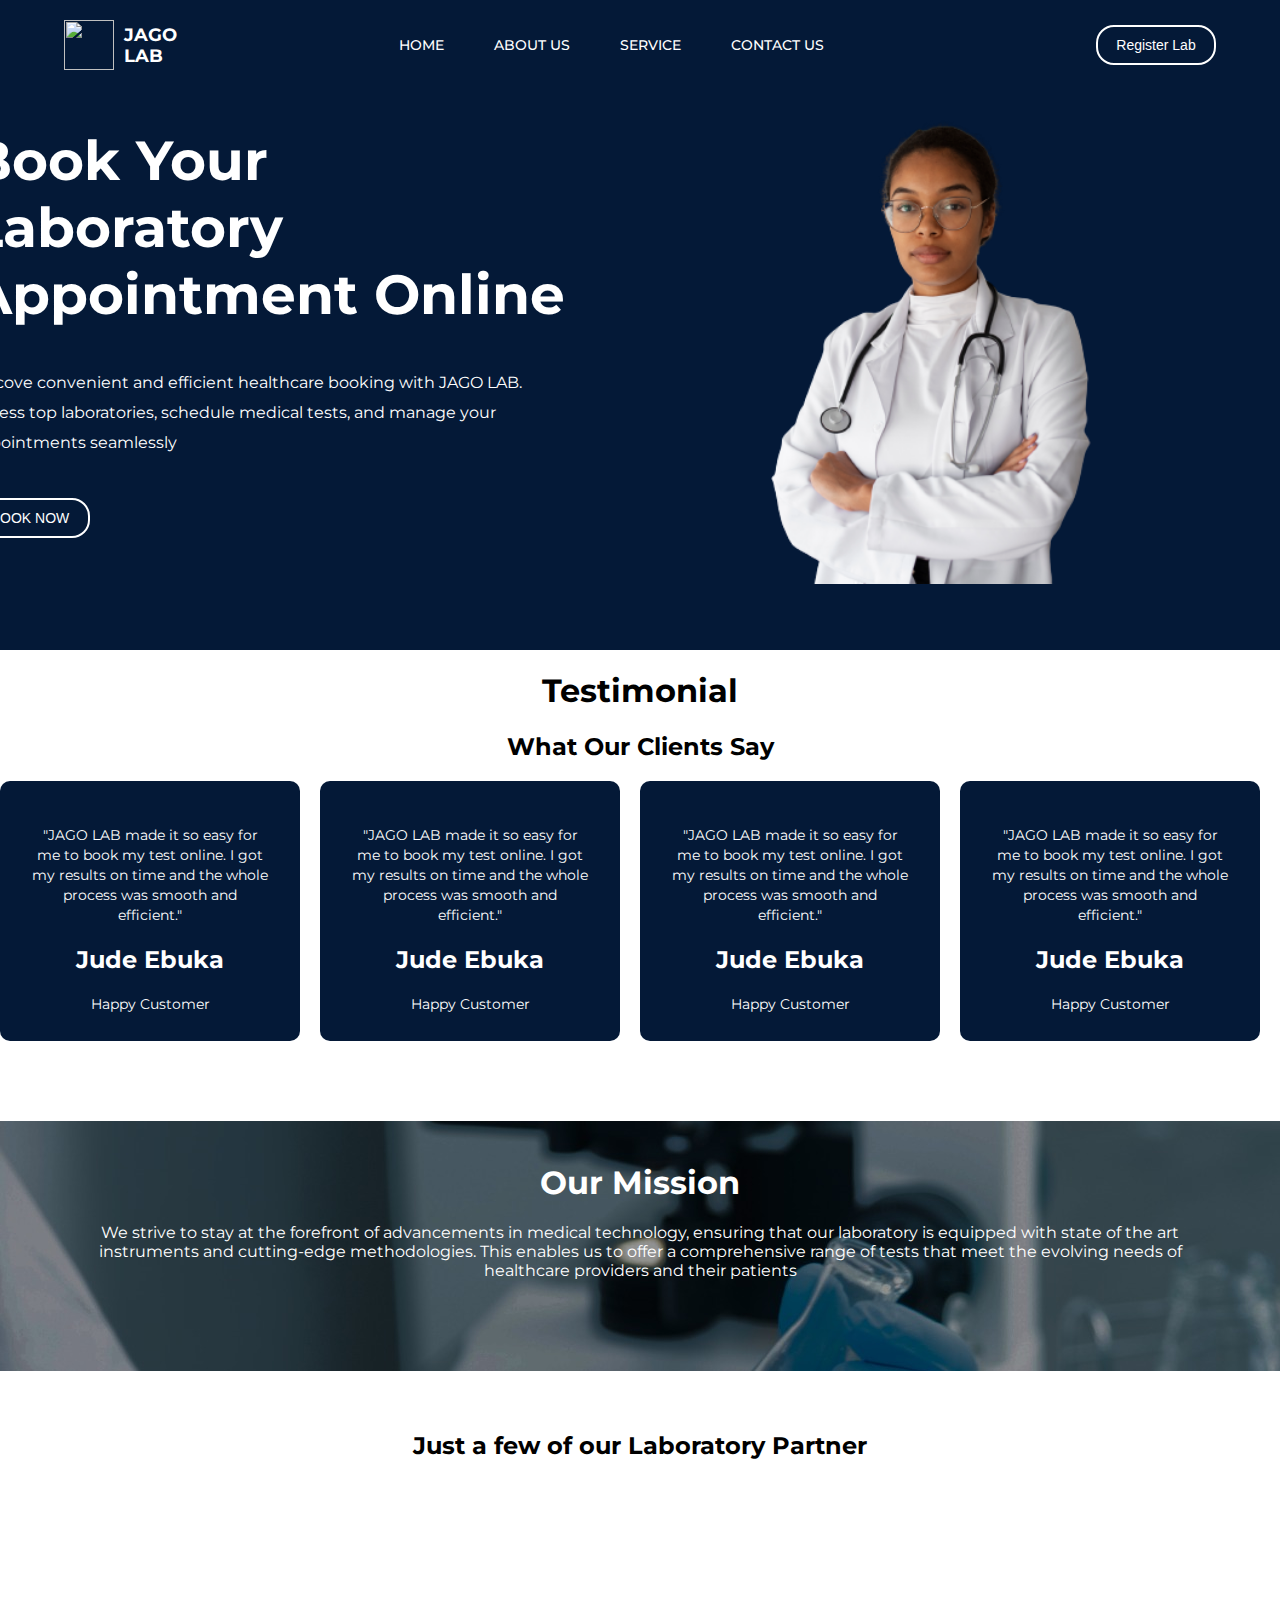
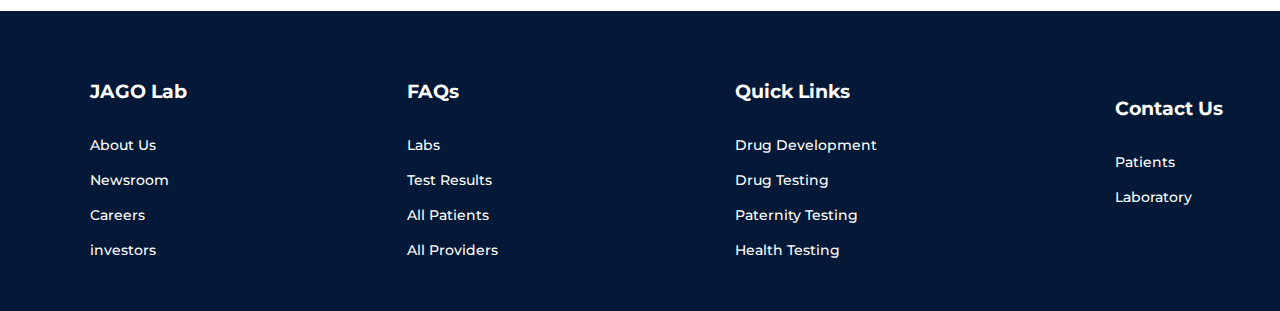
==== index.html @ 1b674a21 "more landing pages2" ====
<!DOCTYPE html>
<html lang="en">
<head>
    <meta charset="UTF-8">
    <meta name="viewport" content="width=device-width, initial-scale=1.0">
    <title>Landing Page</title>
    <link rel="stylesheet" href="styles.css">
    <link rel="stylesheet" href="https://cdnjs.cloudflare.com/ajax/libs/font-awesome/6.4.0/css/all.min.css" integrity="sha512-iecdLmaskl7CVkqkXNQ/ZH/XLlvWZOJyj7Yy7tcenmpD1ypASozpmT/E0iPtmFIB46ZmdtAc9eNBvH0H/ZpiBw==" crossorigin="anonymous" referrerpolicy="no-referrer" />
    <style>
        @import url('https://fonts.googleapis.com/css2?family=Fira+Sans:wght@400;500;600&family=Montserrat:ital,wght@0,300;0,400;0,500;0,600;0,700;0,900;1,600;1,700;1,900&display=swap');
      </style>
</head>
<body>
    <header>
        <div class="header-sec">
            <div class="logo">
                <img src="./image/Untitled-1 copy.png" alt="">
                <h3>JAGO <br>LAB</h3>
            </div>
            <div class="navigation">
                <a href="./index.html"><nav>HOME</nav></a>
                <nav>ABOUT US</nav>
                <a href="./service.html"><nav>SERVICE</nav></a>
                <nav>CONTACT US</nav>
            </div>
            <div class="header-btn">
                <button class="booknow-btn">Register Lab</button>
            </div>
        </div>
    </header>
    <div class="hero">
        <div class="hero-text">
            <h1>Book Your Laboratory Appointment Online</h1>
            <p>Discove convenient and efficient healthcare booking with JAGO LAB. Access top laboratories, schedule medical tests, and manage your appointments seamlessly</p>
            <button class="hero_btn"><a href="./booking.html">BOOK NOW</a></button>
        </div>
        <div class="hero-img">
            <img src="./image/front-view-doctor-wearing-stethoscope-removebg-preview.png" alt="">
        </div>
    </div>
    <div class="hero2">
        <div class="testimonial">
            <h1>Testimonial</h1>
            <h2>What Our Clients Say</h2>
            <div class="testimonial-card">
            <div class="test_card">
                <p>"JAGO LAB made it so easy for me to book my test online. I got my results on time and the whole process was smooth and efficient."</P>
                <h2>Jude Ebuka</h2>
                <p>Happy Customer</p>
            </div>
            <div class="test_card">
                <p>"JAGO LAB made it so easy for me to book my test online. I got my results on time and the whole process was smooth and efficient."</P>
                <h2>Jude Ebuka</h2>
                <p>Happy Customer</p>
            </div>
            <div class="test_card">
                <p>"JAGO LAB made it so easy for me to book my test online. I got my results on time and the whole process was smooth and efficient."</P>
                <h2>Jude Ebuka</h2>
                <p>Happy Customer</p>
            </div>
            <div class="test_card">
                <p>"JAGO LAB made it so easy for me to book my test online. I got my results on time and the whole process was smooth and efficient."</P>
                <h2>Jude Ebuka</h2>
                <p>Happy Customer</p>
            </div>
          </div>

        </div>
    </div>
    <div class="hero3">
        <div class="mission">
            <h1>Our Mission</h1>
            <p>We strive to stay at the forefront of advancements in medical technology, ensuring that our laboratory is equipped with state of the art instruments and cutting-edge methodologies. This enables us to offer a comprehensive range of tests that meet the evolving needs of healthcare providers and their patients</p>
        </div>
    </div>
    <div class="lab-partner">
        <div class="lab-text"><h2>Just a few of our Laboratory Partner</h2></div>
        <div class="lab-logo">
            <img src="./image/logo_CryoFit.png" alt="">
            <img src="./image/logo_Entourage.png" alt="">
            <img src="./image/logo_Lift.png" alt="">
            <img src="./image/logo_LittleItaly.png" alt="">
            <img src="./image/logo_MMFitness.png" alt="">
            <img src="./image/logo_Salono.png" alt="">
        </div>
    </div>
    <footer>
        <div class="footer-sec">
            <div class="footer1">
                <h3>JAGO Lab</h3>
                <nav>About Us</nav>
                <nav>Newsroom</nav>
                <nav>Careers</nav>
                <nav>investors</nav>
            </div>
            <div class="footer2">
                <h3>FAQs</h3>
                <nav>Labs</nav>
                <nav>Test Results</nav>
                <nav>All Patients</nav>
                <nav>All Providers</nav>
            </div>
            <div class="footer3">
                <h3>Quick Links</h3>
                <nav>Drug Development</nav>
                <nav>Drug Testing</nav>
                <nav>Paternity Testing</nav>
                <nav>Health Testing</nav>
            </div>
            <div class="footer4">
                <h3>Contact Us</h3>
                <nav>Patients</nav>
                <nav>Laboratory</nav>
                <div class="social-icon">
                    <i class="fa-brands fa-linkedin"></i>
                    <i class="fa-brands fa-twitter"></i>
                    <i class="fa-brands fa-instagram"></i>
                    <i class="fa-brands fa-youtube"></i>
                    <i class="fa-brands fa-facebook"></i>

                </div>
            </div>
        </div>
    </footer>
</body>
</html>
---- styles.css ----
body{
    margin: 0;
    padding: 0;
    font-family: 'Fira Sans', sans-serif;
font-family: 'Montserrat', sans-serif;
}
header{
    background-color: #041937;
    color: white;
    height: 90px;
    width: 100%;
    display: flex;
    align-items: center;
    justify-content: center;
    position: fixed;
    top: 0;

}
.header-sec{
    display: flex;
    justify-content: space-between;
    align-items: center;
    width: 90%;
    
}
.logo img{
    width: 50px;
    height: 50px;
    margin-right: 10px;
}
.logo{
    display: flex;
    align-items: center;
    font-size: 15px;
    font-weight: 800;
}
.navigation{
    display: flex;
    justify-content: center;
}
nav{
    margin-right: 50px;
    font-size: 14px;
    font-weight: 500;
    color: #ffffff;
    text-decoration: none;
    cursor: pointer;
}
nav:hover{
    text-decoration: underline;
}
.booknow-btn{
    background-color: #041937;
    color: white;
    border-radius: 18px;
    text-align: center;
    border: 2px solid #ffffff;
    padding: 10px;
    width: 120px;
    font-size: 14px;
    font-weight: 500;
}
.hero_btn{
    background-color: #041937;
    color: white;
    border-radius: 18px;
    text-align: center;
    border: 2px solid #ffffff;
    padding: 10px;
    width: 120px;
    font-size: 14px;
    font-weight: 500;
    margin-bottom: 40px;
}
a{
    text-decoration: none;
    color: #ffffff;
}
.hero{
    background-color: #041937;
    color: #ffffff;
    display: flex;
    justify-content: center;
    padding-bottom: 60px;
    width: 100%;
    height: 500px;
    margin-top: 90px;
}

.hero h1{
    width: 600px;
    font-size: 55px;
    margin-bottom: 40px;
}
.hero p{
    width: 600px;
    line-height: 30px;
    margin-bottom: 40px;
}
.hero img{
    width: 740px;
   
}

.hero2{
    background-color: white;
    height: 450px;
}
.testimonial{
    text-align: center;
    width: 100%;
}

.testimonial-card{
    display: flex;
    justify-content: center;
    align-items: center;
    width: 100%;
}
.test_card{
    background-color: #041937;
    height: 200px;
    width: 250px;
    border-radius: 10px;
    color: #ffffff;
    padding: 30px;
    margin-right: 20px;
    margin-bottom: 20px;
}
.test_card p{
    font-size: 14px;
    line-height: 20px;
}
.lab-partner{
    width: 100%;
    height: 200px;
    text-align: center;
    padding-top: 40px;
}
.lab-logo img{
    margin-top: 20px;
    margin-right: 30px;
}
.hero3{
    background-image: url(./image/missionBackground.jpeg);
    color: #ffffff;
    text-align: center;
    height: 250px;
    width: 100%;
}
.mission{
    padding-top: 20px;
    margin: 0 auto;
    width: 90%;
}

footer{
    background-color: #041937;
    color: #ffffff;
}
.footer-sec{
    display: flex;
    justify-content: space-between;
    align-items: center;
    width: 90%;
    height: 300px;
    margin-left: 90px;
}
.footer1{
    line-height: 35px;
}
.footer2{
    line-height: 35px;
}
.footer3{
    line-height: 35px;
}
.footer4{
    line-height: 35px;
}
i{
    margin-right: 10px;
}
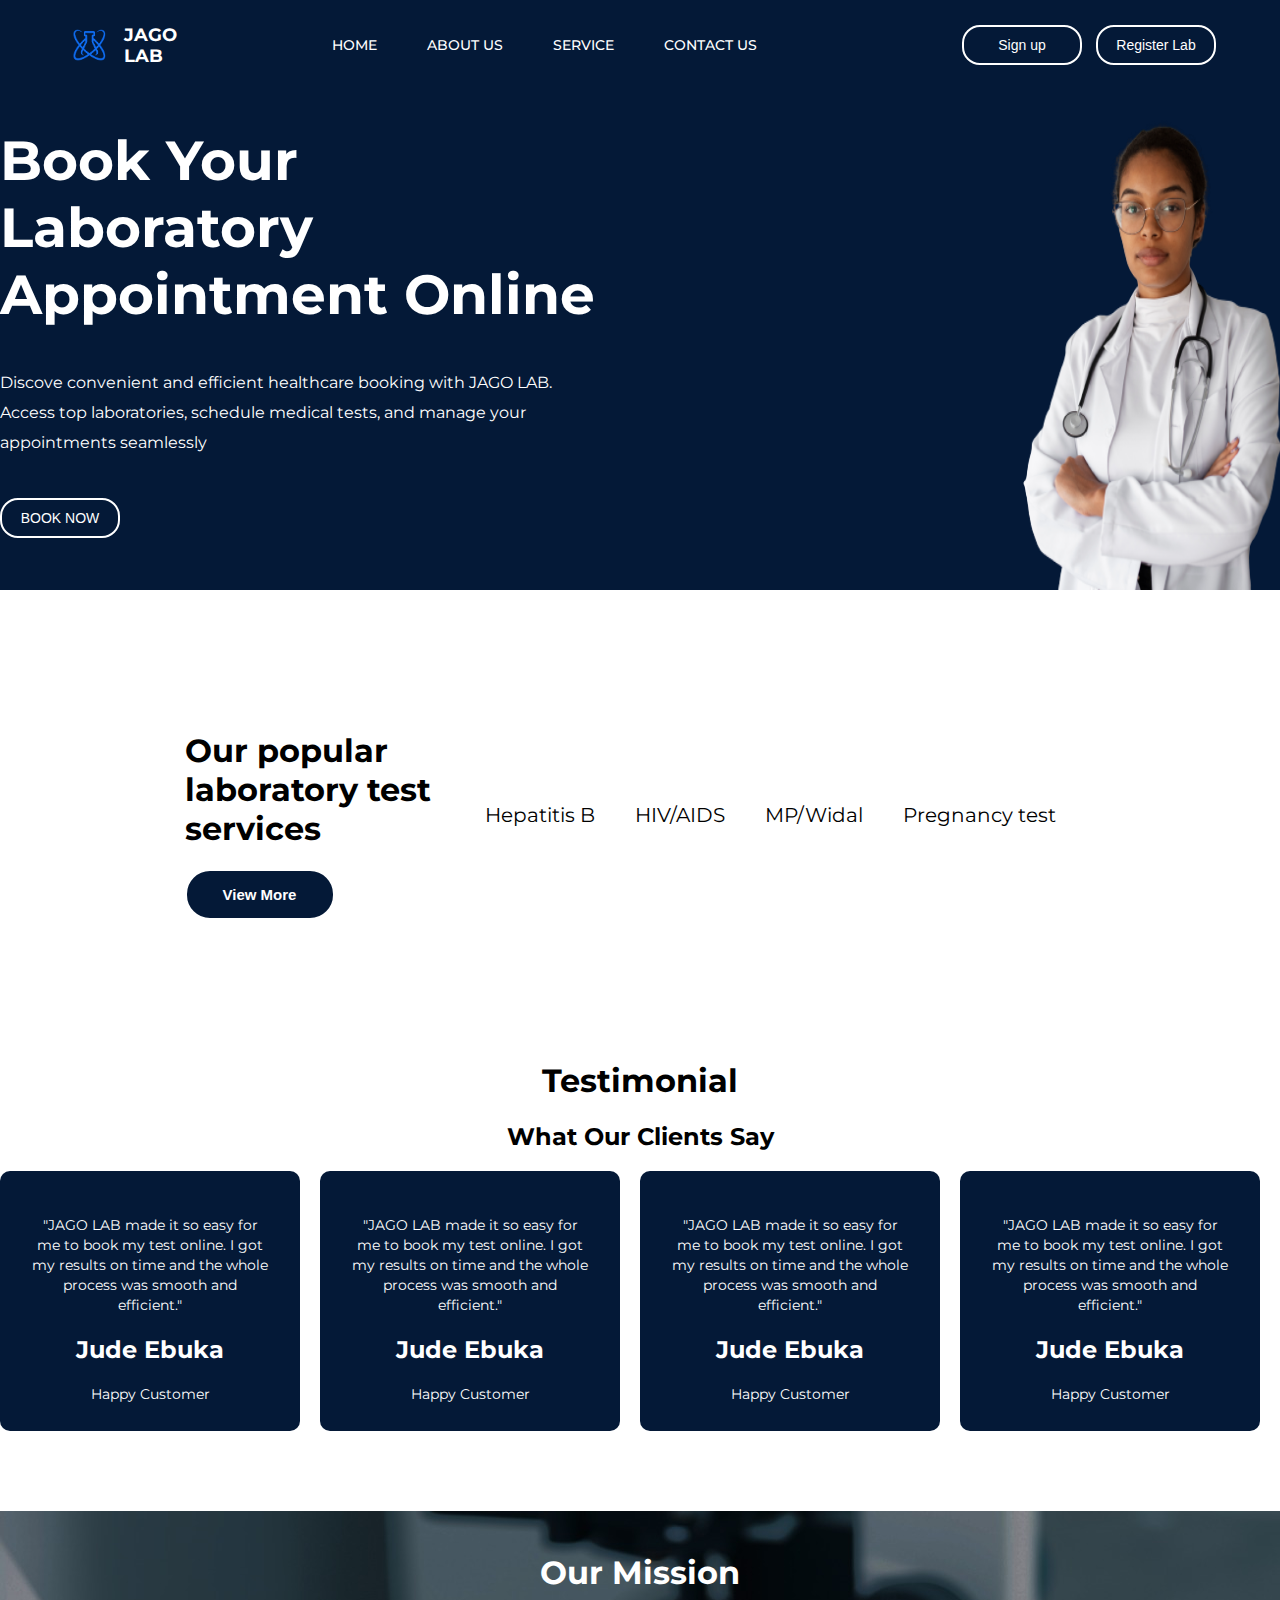
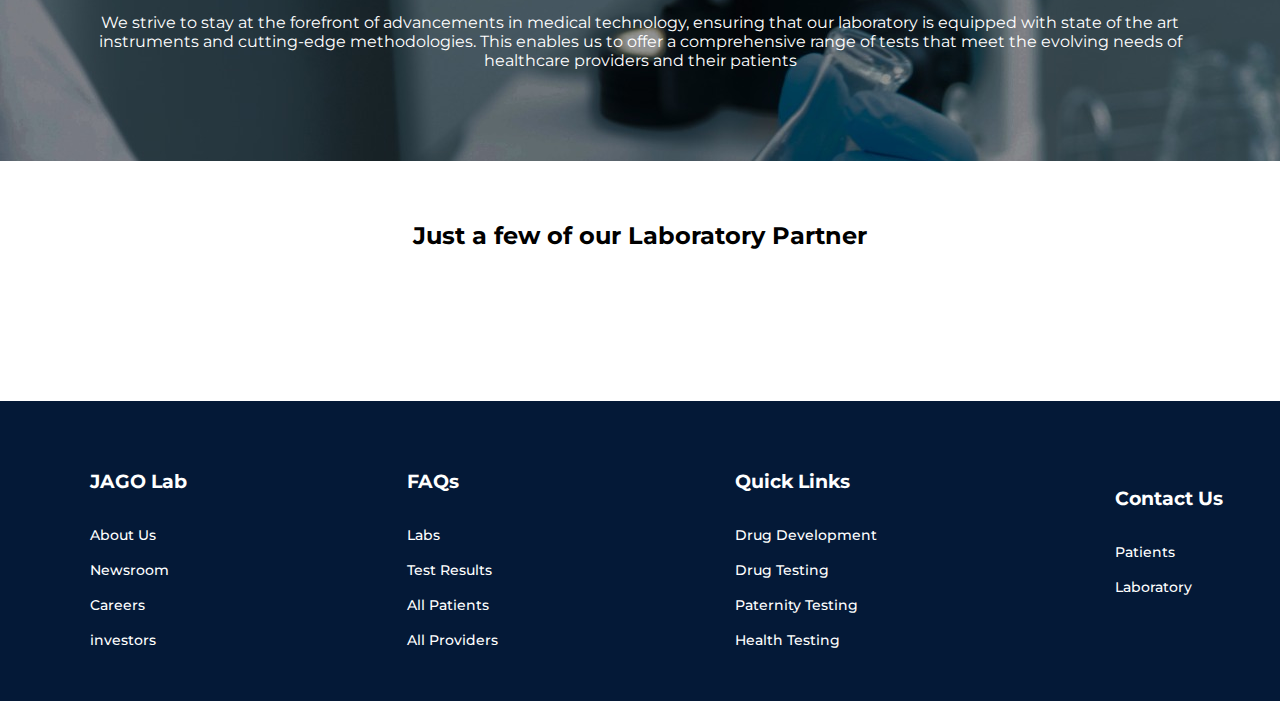
==== commit 0b85f3fe: "signup page" ====
--- a/index.html
+++ b/index.html
@@ -19,12 +19,13 @@
             </div>
             <div class="navigation">
                 <a href="./index.html"><nav>HOME</nav></a>
-                <nav>ABOUT US</nav>
+                <a href="./About.html"><nav>ABOUT US</nav></a>
                 <a href="./service.html"><nav>SERVICE</nav></a>
-                <nav>CONTACT US</nav>
+                <a href="./contact.html"><nav>CONTACT US</nav></a>
             </div>
             <div class="header-btn">
-                <button class="booknow-btn">Register Lab</button>
+                <button class="booknow-btn1"><a href="./signup.html">Sign up</a></button>
+                <button class="booknow-btn"><a href="./Register.html">Register Lab</a></button>
             </div>
         </div>
     </header>
@@ -36,6 +37,20 @@
         </div>
         <div class="hero-img">
             <img src="./image/front-view-doctor-wearing-stethoscope-removebg-preview.png" alt="">
+        </div>
+    </div>
+    <div class="hero1">
+        <div class="popular">
+            <h1>
+                Our popular laboratory test services
+            </h1>
+            <button class="view-more">View More</button>
+        </div>
+        <div class="popular2">
+            <p>Hepatitis B</p>
+            <p>HIV/AIDS</p>
+            <p>MP/Widal</p>
+            <p>Pregnancy test</p>
         </div>
     </div>
     <div class="hero2">
--- a/styles.css
+++ b/styles.css
@@ -45,9 +45,12 @@
     color: #ffffff;
     text-decoration: none;
     cursor: pointer;
+    transform: .3s;
 }
 nav:hover{
     text-decoration: underline;
+    transform: scale(1.2);
+    transition: 0.5s ease-in;
 }
 .booknow-btn{
     background-color: #041937;
@@ -59,8 +62,14 @@
     width: 120px;
     font-size: 14px;
     font-weight: 500;
-}
-.hero_btn{
+    cursor: pointer;
+}
+.booknow-btn:hover{
+    transform: scale(1.1);
+    transition: 0.5s ease-in;
+    border-bottom: 2px solid;
+}
+.booknow-btn1{
     background-color: #041937;
     color: white;
     border-radius: 18px;
@@ -70,6 +79,32 @@
     width: 120px;
     font-size: 14px;
     font-weight: 500;
+    cursor: pointer;
+    margin-right: 10px;
+}
+.booknow-btn1:hover{
+    transform: scale(1.1);
+    transition: 0.5s ease-in;
+    border-bottom: 2px solid;
+}
+button{
+    cursor: pointer
+}
+button:hover{
+    transform: scale(1.2);
+    transition: 0.5s ease-in;
+    border-bottom: 2px solid;
+}
+.hero_btn{
+    background-color: #041937;
+    color: white;
+    border-radius: 18px;
+    text-align: center;
+    border: 2px solid #ffffff;
+    padding: 10px;
+    width: 120px;
+    font-size: 14px;
+    font-weight: 500;
     margin-bottom: 40px;
 }
 a{
@@ -80,8 +115,8 @@
     background-color: #041937;
     color: #ffffff;
     display: flex;
-    justify-content: center;
-    padding-bottom: 60px;
+    justify-content: space-between;
+    /* padding-bottom: 60px; */
     width: 100%;
     height: 500px;
     margin-top: 90px;
@@ -97,11 +132,57 @@
     line-height: 30px;
     margin-bottom: 40px;
 }
+.hero-img {
+    height: 100%;
+    display: flex;
+    justify-content: flex-end;
+    /* background-color: darkblue; */
+}
 .hero img{
-    width: 740px;
+    width: 600px;
+    height: 100%;
+    object-fit: inherit;
+    object-position: 180px;
+    
+    /* margin-left: 50px; */
    
 }
-
+.hero1{
+    background-color: #ffffff;
+    height: 450px;
+    width: 100%;
+    display: flex;
+    align-items: center;
+    justify-content: center;
+}
+.popular h1{
+    width: 300px;
+}
+.popular2 {
+    display: flex;
+}
+.popular2 p{
+    margin-right: 40px;
+    font-size: 20px;
+    
+}
+.view-more{
+    background-color: #041937;
+    color: white;
+    border-radius: 25px;
+    text-align: center;
+    border: 2px solid #ffffff;
+    padding: 15px;
+    width: 150px;
+    font-size: 15px;
+    font-weight: 600;
+    cursor: pointer;
+}
+.view-more:hover{
+    transform: scale(1.2);
+    transition: 0.5s ease-in;
+    border-bottom: 2px solid;
+}
 .hero2{
     background-color: white;
     height: 450px;
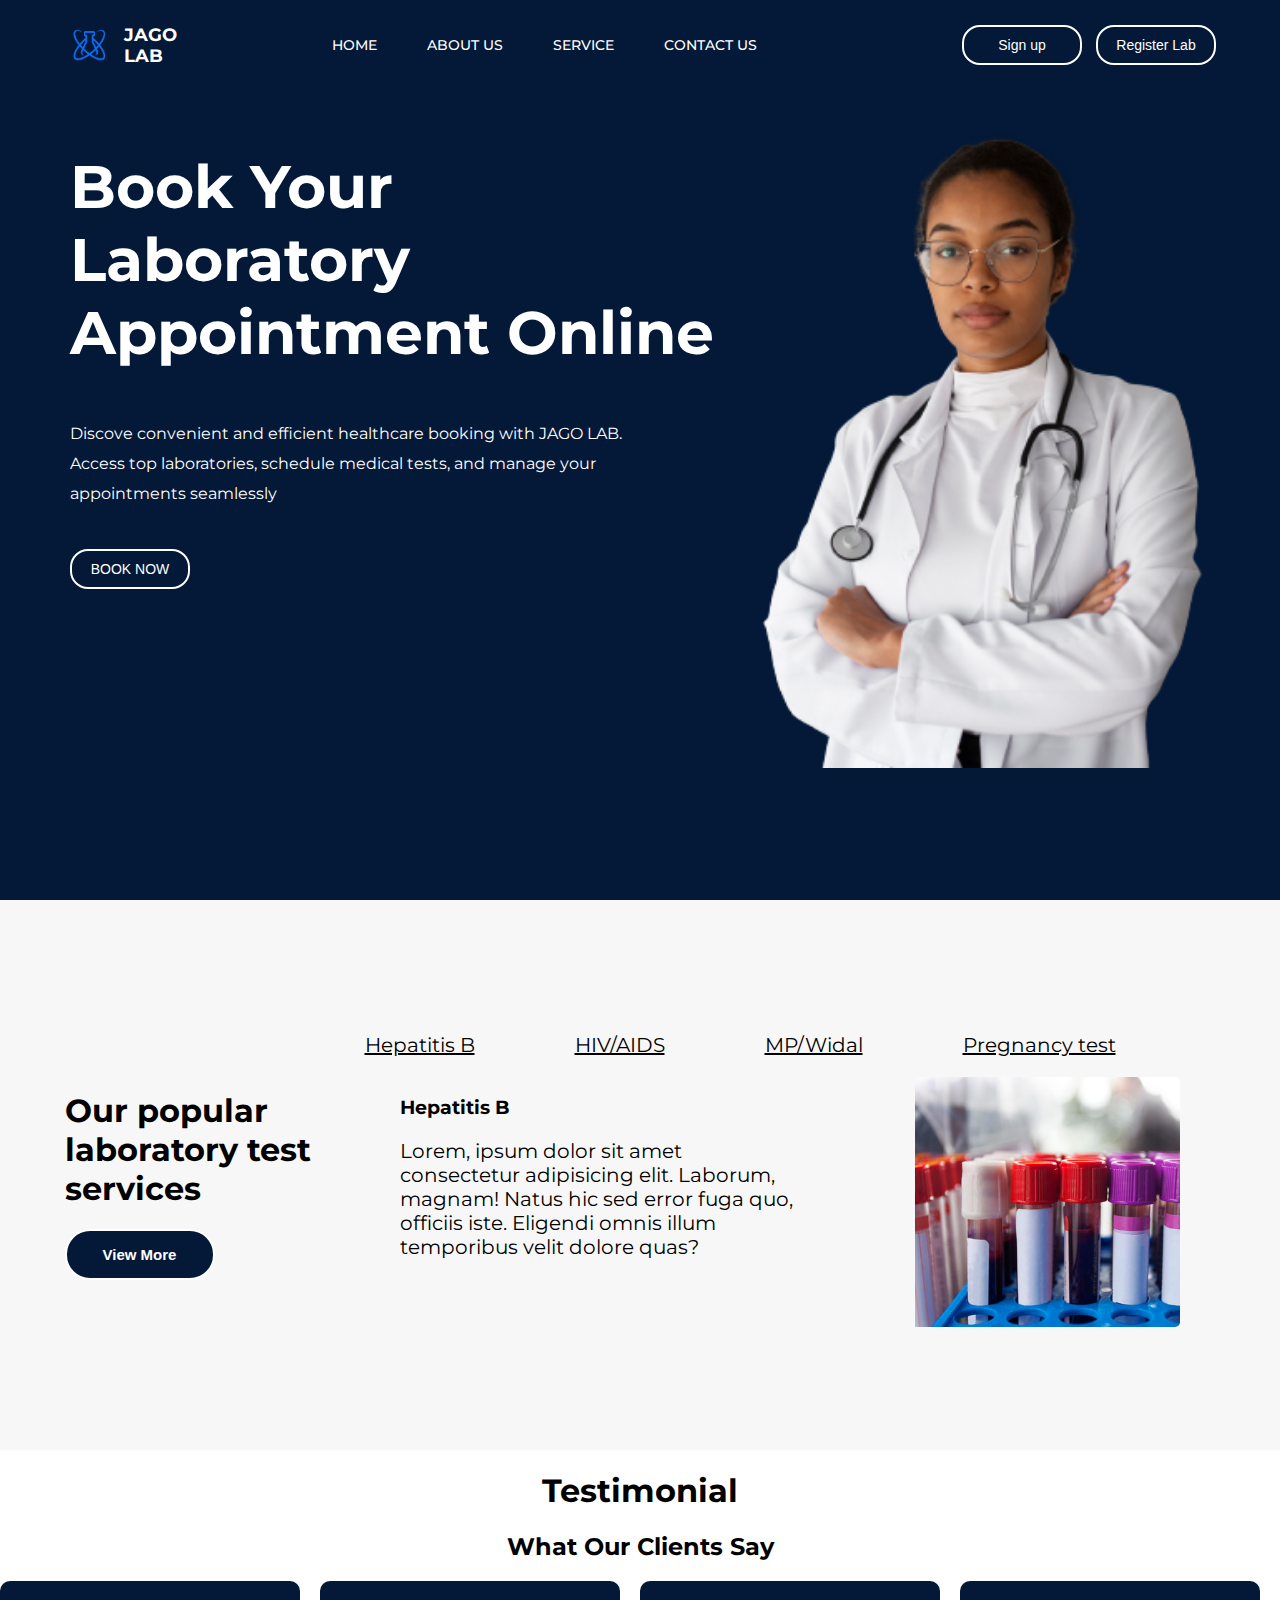
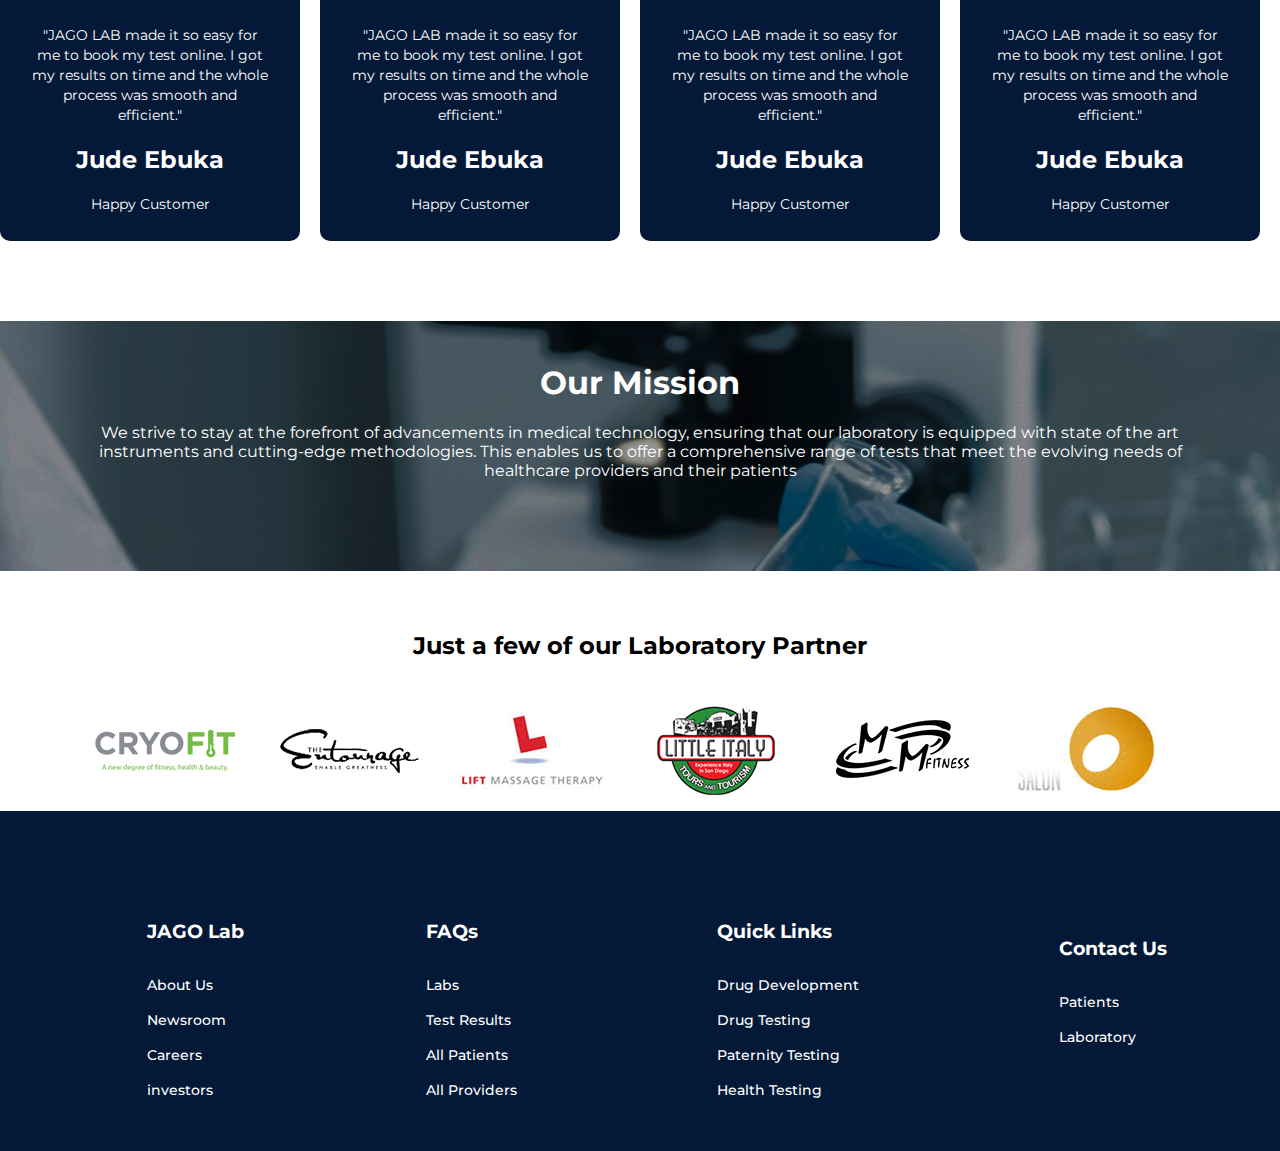
==== commit dd7ccbd5: "Merge branch 'master' of https://github.com/JudeChukwuma14/JAGO-lab into register" ====
--- a/index.html
+++ b/index.html
@@ -44,13 +44,20 @@
             <h1>
                 Our popular laboratory test services
             </h1>
-            <button class="view-more">View More</button>
+            <a href="./service.html"><button class="view-more">View More</button></a>
         </div>
         <div class="popular2">
-            <p>Hepatitis B</p>
-            <p>HIV/AIDS</p>
-            <p>MP/Widal</p>
-            <p>Pregnancy test</p>
+            <div class="short-test">
+                <p>Hepatitis B</p>
+                <p>HIV/AIDS</p>
+                <p>MP/Widal</p>
+                <p>Pregnancy test</p>
+            </div>
+            <div class="explains-test">
+                <div class="test-explain"><h3>Hepatitis B</h3>
+                <p>Lorem, ipsum dolor sit amet consectetur adipisicing elit. Laborum, magnam! Natus hic sed error fuga quo, officiis iste. Eligendi omnis illum temporibus velit dolore quas?</p></div>
+                <div class="test-explain-image"><img src="./image/Blood Test Image.jpg" alt=""></div>
+            </div>
         </div>
     </div>
     <div class="hero2">
--- a/styles.css
+++ b/styles.css
@@ -2,7 +2,7 @@
     margin: 0;
     padding: 0;
     font-family: 'Fira Sans', sans-serif;
-font-family: 'Montserrat', sans-serif;
+    font-family: 'Montserrat', sans-serif;
 }
 header{
     background-color: #041937;
@@ -115,41 +115,39 @@
     background-color: #041937;
     color: #ffffff;
     display: flex;
-    justify-content: space-between;
-    /* padding-bottom: 60px; */
-    width: 100%;
-    height: 500px;
+    justify-content: center;
+    width: 100%;
+    height: 90vh;
     margin-top: 90px;
 }
 
 .hero h1{
-    width: 600px;
-    font-size: 55px;
-    margin-bottom: 40px;
+    width: 650px;
+    font-size: 60px;
+    margin-bottom: 50px;
+    padding-top: 20px;
 }
 .hero p{
     width: 600px;
     line-height: 30px;
     margin-bottom: 40px;
 }
+.hero-text{
+    padding-left: 60px;
+}
 .hero-img {
+    height: 678px;
+    width: 550px;
+    overflow: hidden;
+}
+.hero-img img{
     height: 100%;
-    display: flex;
-    justify-content: flex-end;
-    /* background-color: darkblue; */
-}
-.hero img{
-    width: 600px;
-    height: 100%;
-    object-fit: inherit;
-    object-position: 180px;
-    
-    /* margin-left: 50px; */
-   
+    width: 100%;
+    object-fit: cover;
 }
 .hero1{
-    background-color: #ffffff;
-    height: 450px;
+    background-color: #f7f5f5d5;
+    height: 550px;
     width: 100%;
     display: flex;
     align-items: center;
@@ -158,14 +156,38 @@
 .popular h1{
     width: 300px;
 }
-.popular2 {
-    display: flex;
+.short-test {
+    display: flex;
+    padding-top: 20px;
+    text-decoration: underline;
 }
 .popular2 p{
-    margin-right: 40px;
+    margin-right: 100px;
     font-size: 20px;
+}
+.test-explain-image{
+    width: 280px;
+    height: 250px;
+    border-radius: 5px;
+    overflow: hidden;
+}
+.test-explain{
+    width: 500px;
+}
+.explains-test{
+    display: flex;
+    justify-content: center;
+    height: 280px;
     
 }
+.test-explain-image img{
+    width: 280px;
+    height: 280px;
+    border-radius: 5px;
+    object-fit: cover;
+    margin-left: 15px;
+}
+
 .view-more{
     background-color: #041937;
     color: white;
@@ -241,11 +263,14 @@
 }
 .footer-sec{
     display: flex;
-    justify-content: space-between;
-    align-items: center;
+    justify-content: center;
+    align-items: center;
+    gap: 150px;
+    padding-top: 40px;
     width: 90%;
     height: 300px;
     margin-left: 90px;
+    cursor: pointer;
 }
 .footer1{
     line-height: 35px;
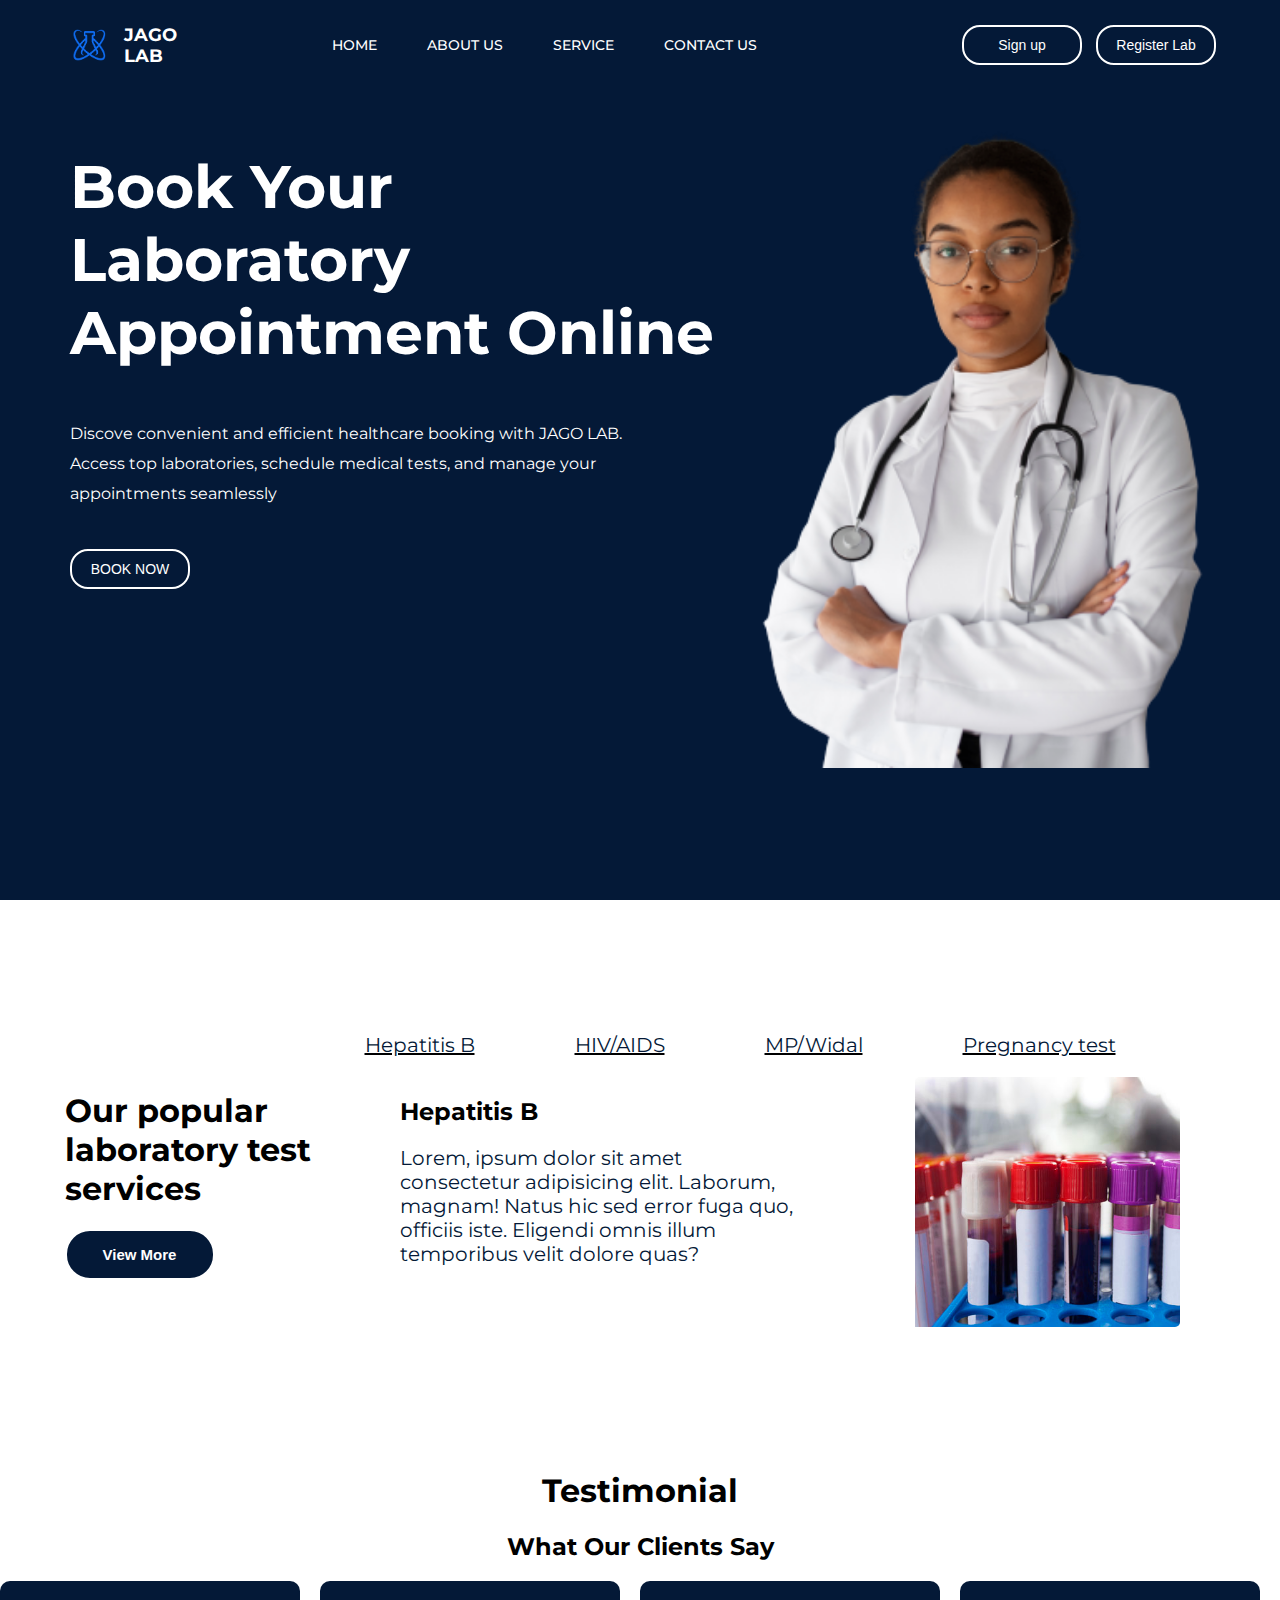
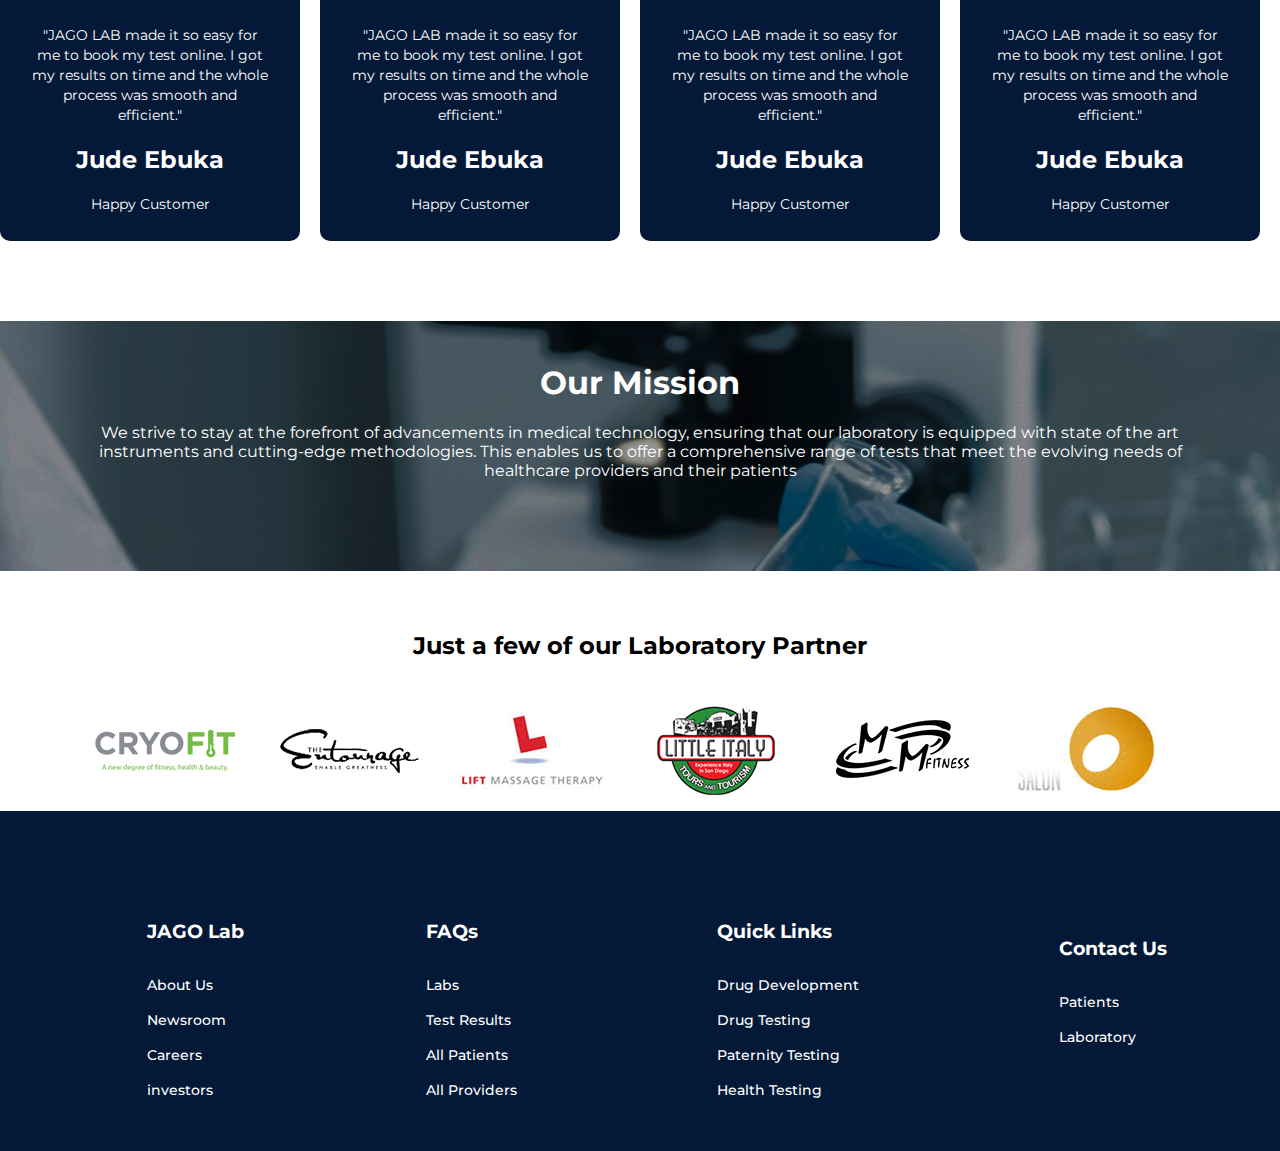
==== commit f08a7b06: "complete work" ====
--- a/index.html
+++ b/index.html
@@ -48,13 +48,13 @@
         </div>
         <div class="popular2">
             <div class="short-test">
-                <p>Hepatitis B</p>
-                <p>HIV/AIDS</p>
-                <p>MP/Widal</p>
-                <p>Pregnancy test</p>
+                <p><a href="./service.html">Hepatitis B</a></p>
+                <p><a href="./service.html">HIV/AIDS</a></p>
+                <p><a href="./service.html">MP/Widal</a></p>
+                <p><a href="./service.html">Pregnancy test</a></p>
             </div>
             <div class="explains-test">
-                <div class="test-explain"><h3>Hepatitis B</h3>
+                <div class="test-explain"><h2>Hepatitis B</h2>
                 <p>Lorem, ipsum dolor sit amet consectetur adipisicing elit. Laborum, magnam! Natus hic sed error fuga quo, officiis iste. Eligendi omnis illum temporibus velit dolore quas?</p></div>
                 <div class="test-explain-image"><img src="./image/Blood Test Image.jpg" alt=""></div>
             </div>
--- a/styles.css
+++ b/styles.css
@@ -127,6 +127,7 @@
     margin-bottom: 50px;
     padding-top: 20px;
 }
+
 .hero p{
     width: 600px;
     line-height: 30px;
@@ -146,7 +147,6 @@
     object-fit: cover;
 }
 .hero1{
-    background-color: #f7f5f5d5;
     height: 550px;
     width: 100%;
     display: flex;
@@ -164,6 +164,10 @@
 .popular2 p{
     margin-right: 100px;
     font-size: 20px;
+    color: #041937;
+}
+.short-test a{
+    color: #041937;
 }
 .test-explain-image{
     width: 280px;
